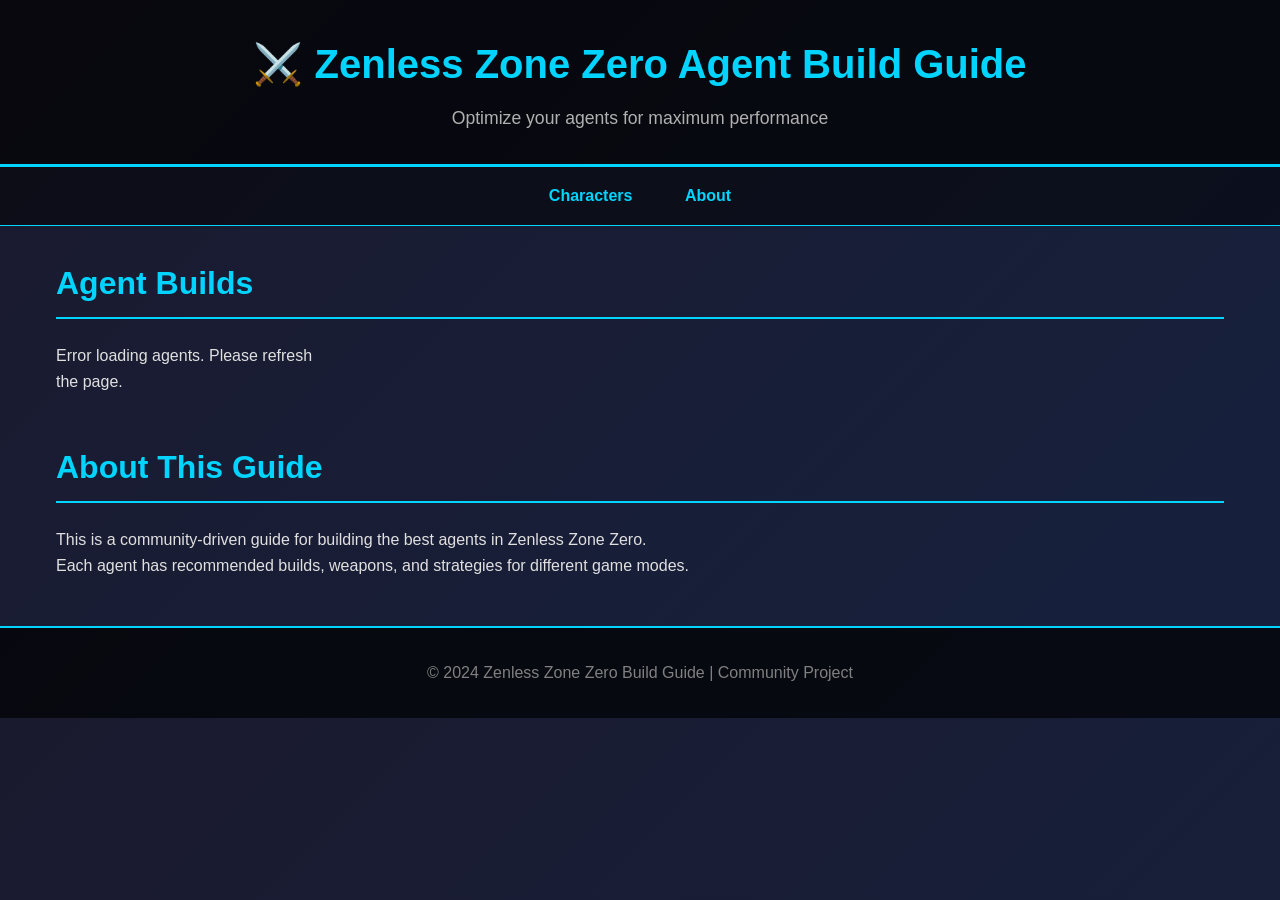
==== index.html @ 4ce7da3f "Add index.html - main page for the guide" ====
<!DOCTYPE html>
<html lang="en">
<head>
    <meta charset="UTF-8">
    <meta name="viewport" content="width=device-width, initial-scale=1.0">
    <title>Zenless Zone Zero - Agent Build Guide</title>
    <link rel="stylesheet" href="styles.css">
</head>
<body>
    <header>
        <h1>⚔️ Zenless Zone Zero Agent Build Guide</h1>
        <p>Optimize your agents for maximum performance</p>
    </header>

    <nav>
        <a href="#characters">Characters</a>
        <a href="#about">About</a>
    </nav>

    <main>
        <section id="characters">
            <h2>Agent Builds</h2>
            <div id="character-list" class="character-grid">
                <p>Loading agents...</p>
            </div>
        </section>

        <section id="about">
            <h2>About This Guide</h2>
            <p>This is a community-driven guide for building the best agents in Zenless Zone Zero.</p>
            <p>Each agent has recommended builds, weapons, and strategies for different game modes.</p>
        </section>
    </main>

    <footer>
        <p>&copy; 2024 Zenless Zone Zero Build Guide | Community Project</p>
    </footer>

    <script src="script.js"></script>
</body>
</html>
---- styles.css ----
* {
    margin: 0;
    padding: 0;
    box-sizing: border-box;
}

body {
    font-family: 'Segoe UI', Tahoma, Geneva, Verdana, sans-serif;
    background: linear-gradient(135deg, #1a1a2e 0%, #16213e 100%);
    color: #e0e0e0;
    line-height: 1.6;
}

header {
    background: rgba(0, 0, 0, 0.7);
    padding: 2rem;
    text-align: center;
    border-bottom: 3px solid #00d4ff;
}

header h1 {
    font-size: 2.5rem;
    margin-bottom: 0.5rem;
    color: #00d4ff;
}

header p {
    font-size: 1.1rem;
    color: #b0b0b0;
}

nav {
    background: rgba(0, 0, 0, 0.5);
    padding: 1rem;
    text-align: center;
    border-bottom: 1px solid #00d4ff;
    position: sticky;
    top: 0;
    z-index: 100;
}

nav a {
    color: #00d4ff;
    text-decoration: none;
    margin: 0 1.5rem;
    font-weight: bold;
    transition: color 0.3s;
}

nav a:hover {
    color: #00ffff;
}

main {
    max-width: 1200px;
    margin: 2rem auto;
    padding: 0 1rem;
}

section {
    margin-bottom: 3rem;
}

h2 {
    color: #00d4ff;
    margin-bottom: 1.5rem;
    font-size: 2rem;
    border-bottom: 2px solid #00d4ff;
    padding-bottom: 0.5rem;
}

.character-grid {
    display: grid;
    grid-template-columns: repeat(auto-fill, minmax(250px, 1fr));
    gap: 1.5rem;
}

.character-card {
    background: rgba(30, 30, 50, 0.9);
    border: 2px solid #00d4ff;
    border-radius: 8px;
    padding: 1.5rem;
    transition: transform 0.3s, box-shadow 0.3s;
    cursor: pointer;
}

.character-card:hover {
    transform: translateY(-5px);
    box-shadow: 0 0 20px rgba(0, 212, 255, 0.5);
}

.character-card h3 {
    color: #00d4ff;
    margin-bottom: 0.5rem;
    font-size: 1.3rem;
}

.character-card .role {
    background: rgba(0, 212, 255, 0.2);
    color: #00d4ff;
    padding: 0.3rem 0.8rem;
    border-radius: 20px;
    font-size: 0.9rem;
    display: inline-block;
    margin-bottom: 1rem;
}

.character-card p {
    color: #b0b0b0;
    margin-bottom: 0.5rem;
}

.character-card strong {
    color: #e0e0e0;
}

footer {
    background: rgba(0, 0, 0, 0.7);
    text-align: center;
    padding: 2rem;
    margin-top: 3rem;
    border-top: 2px solid #00d4ff;
    color: #808080;
}

@media (max-width: 768px) {
    header h1 {
        font-size: 1.8rem;
    }

    nav a {
        margin: 0 1rem;
        font-size: 0.9rem;
    }

    .character-grid {
        grid-template-columns: 1fr;
    }
}
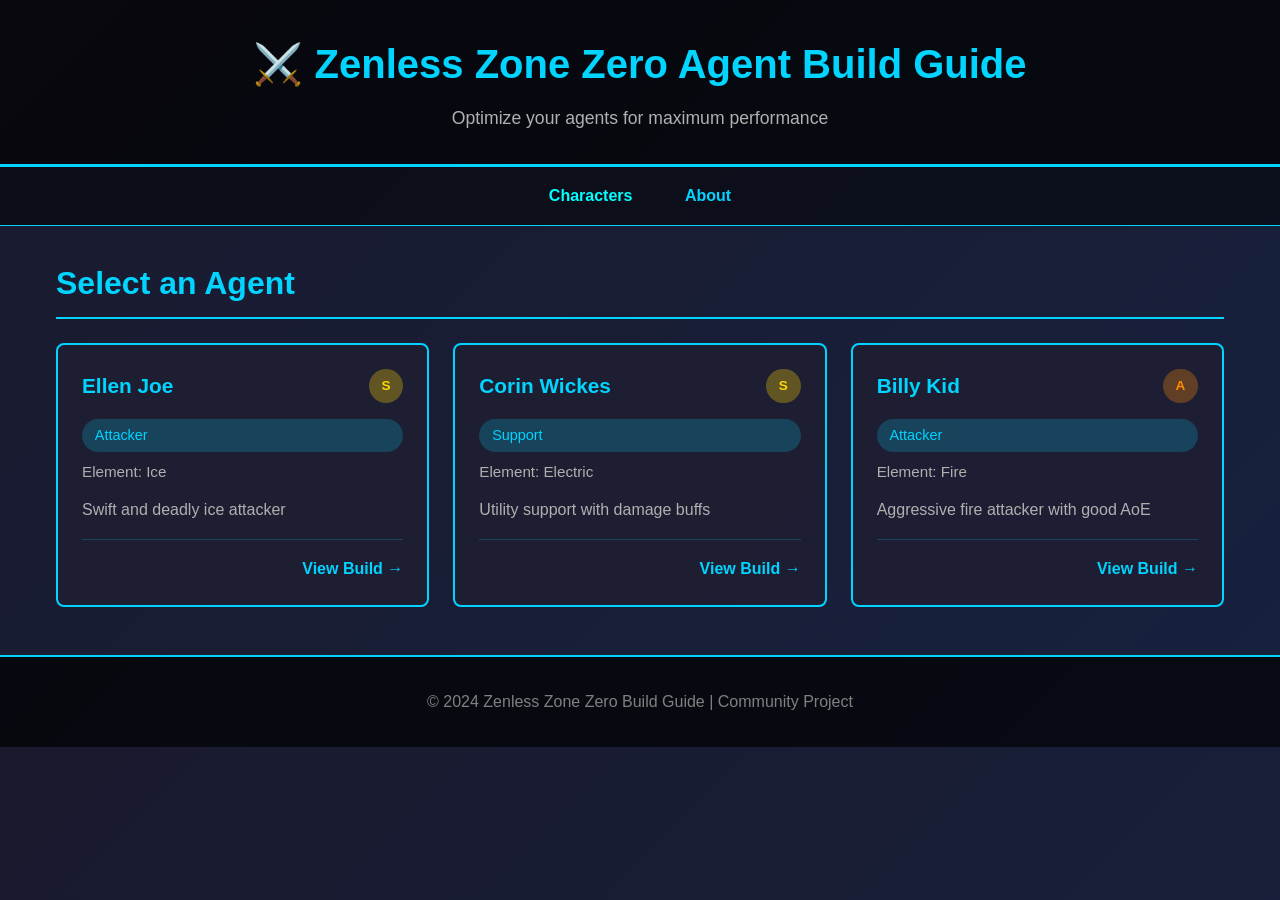
==== commit 0d04c29a: "Redesign site with clickable character cards and detail pages (Genshin style)" ====
--- a/index.html
+++ b/index.html
@@ -13,19 +13,19 @@
     </header>
 
     <nav>
-        <a href="#characters">Characters</a>
+        <a href="index.html" class="active">Characters</a>
         <a href="#about">About</a>
     </nav>
 
     <main>
         <section id="characters">
-            <h2>Agent Builds</h2>
+            <h2>Select an Agent</h2>
             <div id="character-list" class="character-grid">
                 <p>Loading agents...</p>
             </div>
         </section>
 
-        <section id="about">
+        <section id="about" style="display:none;">
             <h2>About This Guide</h2>
             <p>This is a community-driven guide for building the best agents in Zenless Zone Zero.</p>
             <p>Each agent has recommended builds, weapons, and strategies for different game modes.</p>
@@ -38,4 +38,4 @@
 
     <script src="script.js"></script>
 </body>
-</html>
+</html>
--- a/styles.css
+++ b/styles.css
@@ -47,7 +47,8 @@
     transition: color 0.3s;
 }
 
-nav a:hover {
+nav a:hover,
+nav a.active {
     color: #00ffff;
 }
 
@@ -69,30 +70,68 @@
     padding-bottom: 0.5rem;
 }
 
+/* Character Grid */
 .character-grid {
     display: grid;
-    grid-template-columns: repeat(auto-fill, minmax(250px, 1fr));
+    grid-template-columns: repeat(auto-fill, minmax(280px, 1fr));
     gap: 1.5rem;
 }
 
+/* Character Card */
 .character-card {
     background: rgba(30, 30, 50, 0.9);
     border: 2px solid #00d4ff;
     border-radius: 8px;
     padding: 1.5rem;
-    transition: transform 0.3s, box-shadow 0.3s;
+    transition: all 0.3s ease;
     cursor: pointer;
+    text-decoration: none;
+    color: inherit;
+    display: flex;
+    flex-direction: column;
 }
 
 .character-card:hover {
-    transform: translateY(-5px);
-    box-shadow: 0 0 20px rgba(0, 212, 255, 0.5);
+    transform: translateY(-8px);
+    box-shadow: 0 0 30px rgba(0, 212, 255, 0.6);
+    border-color: #00ffff;
+}
+
+.card-header {
+    display: flex;
+    justify-content: space-between;
+    align-items: start;
+    margin-bottom: 1rem;
 }
 
 .character-card h3 {
     color: #00d4ff;
-    margin-bottom: 0.5rem;
     font-size: 1.3rem;
+    flex: 1;
+}
+
+.rarity {
+    padding: 0.4rem 0.8rem;
+    border-radius: 20px;
+    font-size: 0.85rem;
+    font-weight: bold;
+    white-space: nowrap;
+    margin-left: 0.5rem;
+}
+
+.rarity-s {
+    background: rgba(255, 215, 0, 0.3);
+    color: #ffd700;
+}
+
+.rarity-a {
+    background: rgba(255, 140, 0, 0.3);
+    color: #ff8c00;
+}
+
+.rarity-b {
+    background: rgba(100, 149, 237, 0.3);
+    color: #6495ed;
 }
 
 .character-card .role {
@@ -102,16 +141,150 @@
     border-radius: 20px;
     font-size: 0.9rem;
     display: inline-block;
+    margin-bottom: 0.5rem;
+}
+
+.character-card .element {
+    color: #b0b0b0;
+    font-size: 0.95rem;
+    margin-bottom: 0.8rem;
+}
+
+.character-card .description {
+    color: #b0b0b0;
     margin-bottom: 1rem;
-}
-
-.character-card p {
+    flex-grow: 1;
+}
+
+.card-footer {
+    display: flex;
+    justify-content: flex-end;
+    padding-top: 1rem;
+    border-top: 1px solid rgba(0, 212, 255, 0.2);
+}
+
+.view-link {
+    color: #00d4ff;
+    font-weight: bold;
+    transition: color 0.3s;
+}
+
+.character-card:hover .view-link {
+    color: #00ffff;
+}
+
+/* Agent Detail Page */
+.agent-detail {
+    background: rgba(30, 30, 50, 0.9);
+    border: 2px solid #00d4ff;
+    border-radius: 8px;
+    padding: 2rem;
+}
+
+.agent-header {
+    margin-bottom: 2rem;
+    border-bottom: 2px solid #00d4ff;
+    padding-bottom: 1.5rem;
+}
+
+.agent-header h1 {
+    color: #00d4ff;
+    font-size: 2.5rem;
+    margin-bottom: 1rem;
+}
+
+.agent-meta {
+    display: flex;
+    gap: 1rem;
+    flex-wrap: wrap;
+}
+
+.badge {
+    background: rgba(0, 212, 255, 0.2);
+    color: #00d4ff;
+    padding: 0.5rem 1rem;
+    border-radius: 20px;
+    font-size: 0.95rem;
+    font-weight: bold;
+}
+
+.badge.rarity-s {
+    background: rgba(255, 215, 0, 0.2);
+    color: #ffd700;
+}
+
+.badge.element {
+    background: rgba(0, 212, 255, 0.2);
+    color: #00ffff;
+}
+
+.agent-description {
+    margin-bottom: 2rem;
+    font-size: 1.1rem;
+    line-height: 1.8;
+}
+
+.build-section {
+    margin-bottom: 2rem;
+}
+
+.build-info {
+    display: grid;
+    grid-template-columns: repeat(auto-fit, minmax(250px, 1fr));
+    gap: 1.5rem;
+    margin-top: 1rem;
+}
+
+.build-item {
+    background: rgba(0, 0, 0, 0.4);
+    border-left: 3px solid #00d4ff;
+    padding: 1rem;
+    border-radius: 4px;
+}
+
+.build-item h3 {
+    color: #00d4ff;
+    margin-bottom: 0.8rem;
+}
+
+.build-item ul {
+    list-style: none;
+    padding-left: 1rem;
+}
+
+.build-item li {
     color: #b0b0b0;
     margin-bottom: 0.5rem;
-}
-
-.character-card strong {
-    color: #e0e0e0;
+    padding-left: 1rem;
+    position: relative;
+}
+
+.build-item li:before {
+    content: "✓";
+    position: absolute;
+    left: 0;
+    color: #00d4ff;
+}
+
+.build-item p {
+    color: #b0b0b0;
+}
+
+.notes-section {
+    background: rgba(0, 0, 0, 0.4);
+    border-left: 3px solid #ffd700;
+    padding: 1.5rem;
+    border-radius: 4px;
+}
+
+.notes-section h2 {
+    color: #ffd700;
+    border-color: #ffd700;
+}
+
+.notes-section p {
+    color: #b0b0b0;
+    font-size: 1rem;
 }
 
 footer {
@@ -136,4 +309,16 @@
     .character-grid {
         grid-template-columns: 1fr;
     }
-}
+
+    .agent-header h1 {
+        font-size: 1.8rem;
+    }
+
+    .agent-meta {
+        flex-direction: column;
+    }
+
+    .badge {
+        width: fit-content;
+    }
+}
